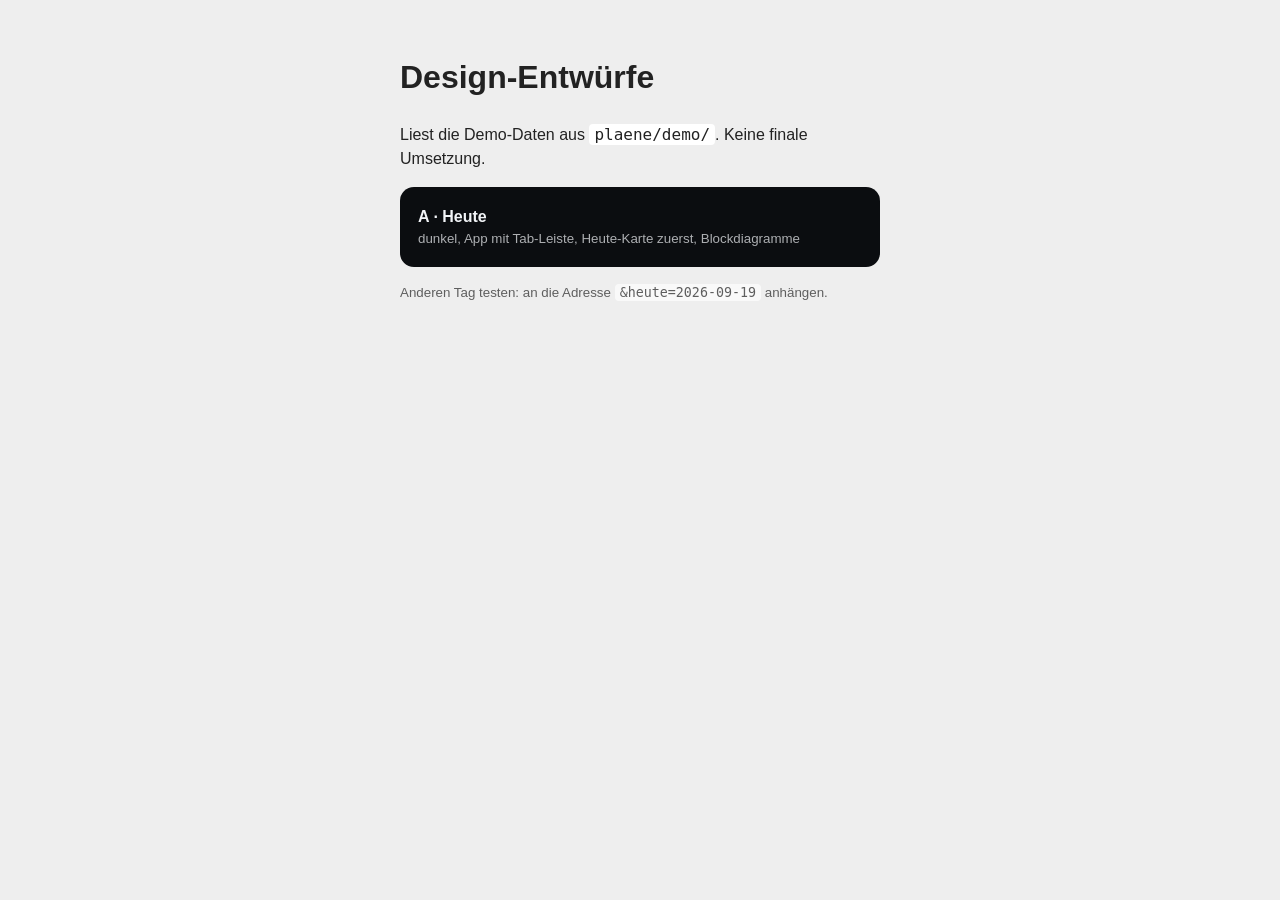
==== entwuerfe/index.html @ 8ea3bea5 "Design-Entwurf A (lokal) und .claude/ ignorieren Klickbarer Entwurf A „Heute“ mit Demo-Daten: Wochen" ====
<!doctype html>
<html lang="de">
<head>
  <meta charset="utf-8">
  <meta name="viewport" content="width=device-width, initial-scale=1">
  <title>Design-Entwürfe</title>
  <style>
    body { margin: 0; padding: 32px 20px; font: 16px/1.5 -apple-system, BlinkMacSystemFont, sans-serif; background: #eee; color: #222; }
    main { max-width: 480px; margin: 0 auto; }
    a { display: block; padding: 18px; margin: 12px 0; border-radius: 14px; text-decoration: none; }
    .a { background: #0b0d10; color: #f2f4f7; }
    small { display: block; opacity: .7; }
    code { background: #fff; padding: 1px 5px; border-radius: 4px; }
  </style>
</head>
<body>
  <main>
    <h1>Design-Entwürfe</h1>
    <p>Liest die Demo-Daten aus <code>plaene/demo/</code>. Keine finale Umsetzung.</p>
    <a class="a" href="a/?id=demo"><b>A · Heute</b><small>dunkel, App mit Tab-Leiste, Heute-Karte zuerst, Blockdiagramme</small></a>
    <p><small>Anderen Tag testen: an die Adresse <code>&amp;heute=2026-09-19</code> anhängen.</small></p>
  </main>
</body>
</html>
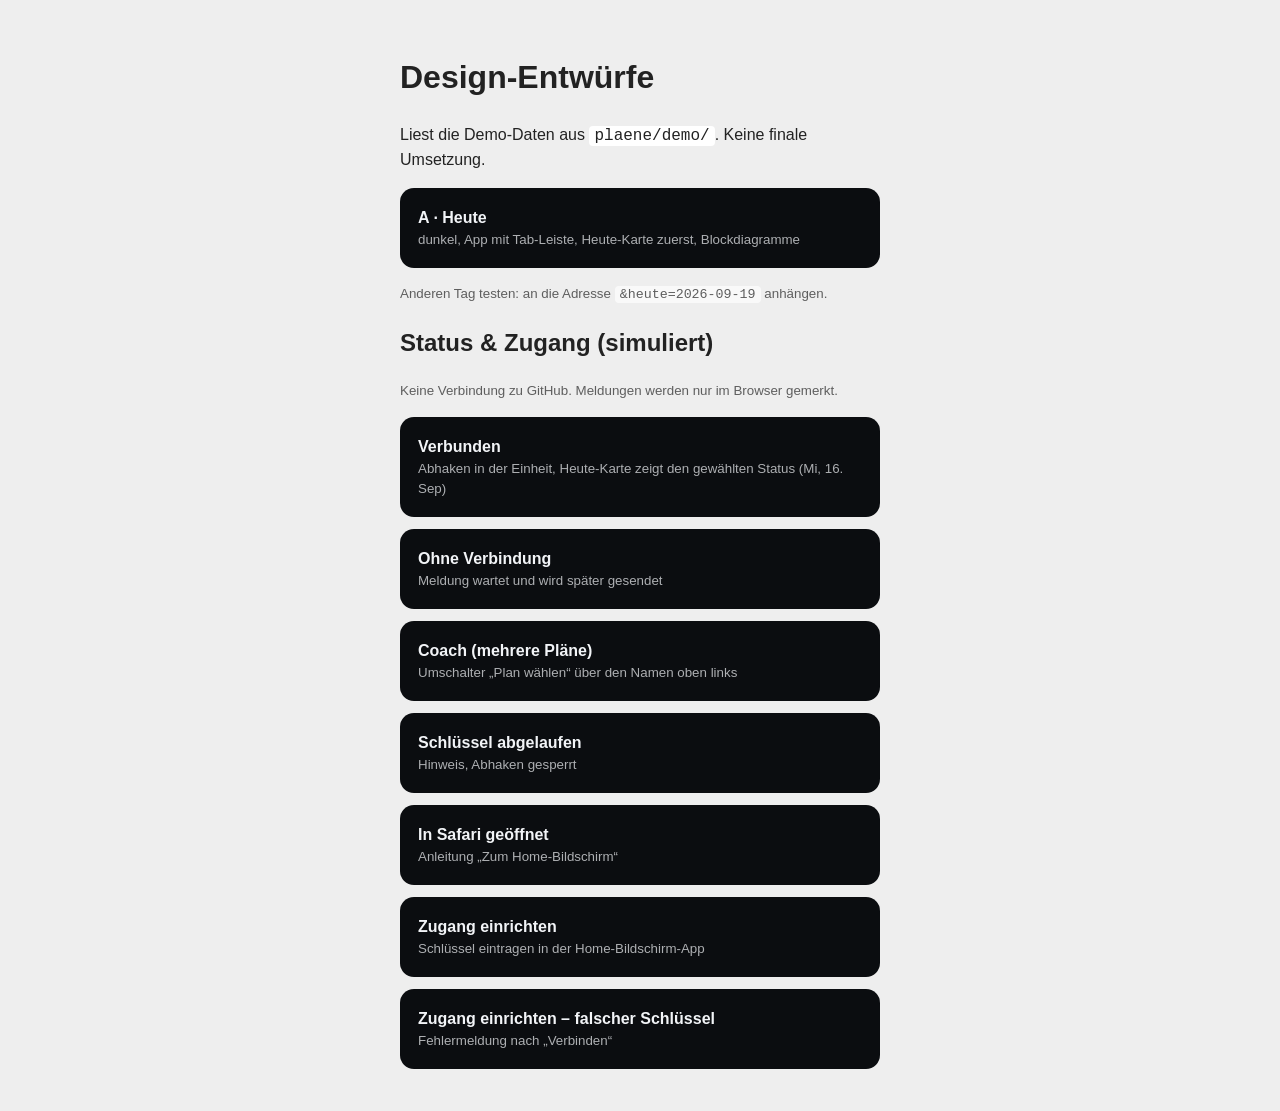
==== commit 644f9e44: "Entwurf A: Status melden, Zugang, Herunterziehen zum Aktualisieren Simulierte Zustände (?sim=…, ?net" ====
--- a/entwuerfe/index.html
+++ b/entwuerfe/index.html
@@ -19,6 +19,16 @@
     <p>Liest die Demo-Daten aus <code>plaene/demo/</code>. Keine finale Umsetzung.</p>
     <a class="a" href="a/?id=demo"><b>A · Heute</b><small>dunkel, App mit Tab-Leiste, Heute-Karte zuerst, Blockdiagramme</small></a>
     <p><small>Anderen Tag testen: an die Adresse <code>&amp;heute=2026-09-19</code> anhängen.</small></p>
+
+    <h2>Status &amp; Zugang (simuliert)</h2>
+    <p><small>Keine Verbindung zu GitHub. Meldungen werden nur im Browser gemerkt.</small></p>
+    <a class="a" href="a/?id=demo&amp;heute=2026-09-16"><b>Verbunden</b><small>Abhaken in der Einheit, Heute-Karte zeigt den gewählten Status (Mi, 16. Sep)</small></a>
+    <a class="a" href="a/?id=demo&amp;heute=2026-09-16&amp;netz=aus"><b>Ohne Verbindung</b><small>Meldung wartet und wird später gesendet</small></a>
+    <a class="a" href="a/?id=demo&amp;heute=2026-09-16&amp;sim=coach"><b>Coach (mehrere Pläne)</b><small>Umschalter „Plan wählen“ über den Namen oben links</small></a>
+    <a class="a" href="a/?id=demo&amp;heute=2026-09-16&amp;sim=abgelaufen"><b>Schlüssel abgelaufen</b><small>Hinweis, Abhaken gesperrt</small></a>
+    <a class="a" href="a/?sim=safari"><b>In Safari geöffnet</b><small>Anleitung „Zum Home-Bildschirm“</small></a>
+    <a class="a" href="a/?sim=einrichten"><b>Zugang einrichten</b><small>Schlüssel eintragen in der Home-Bildschirm-App</small></a>
+    <a class="a" href="a/?sim=fehler"><b>Zugang einrichten – falscher Schlüssel</b><small>Fehlermeldung nach „Verbinden“</small></a>
   </main>
 </body>
 </html>
